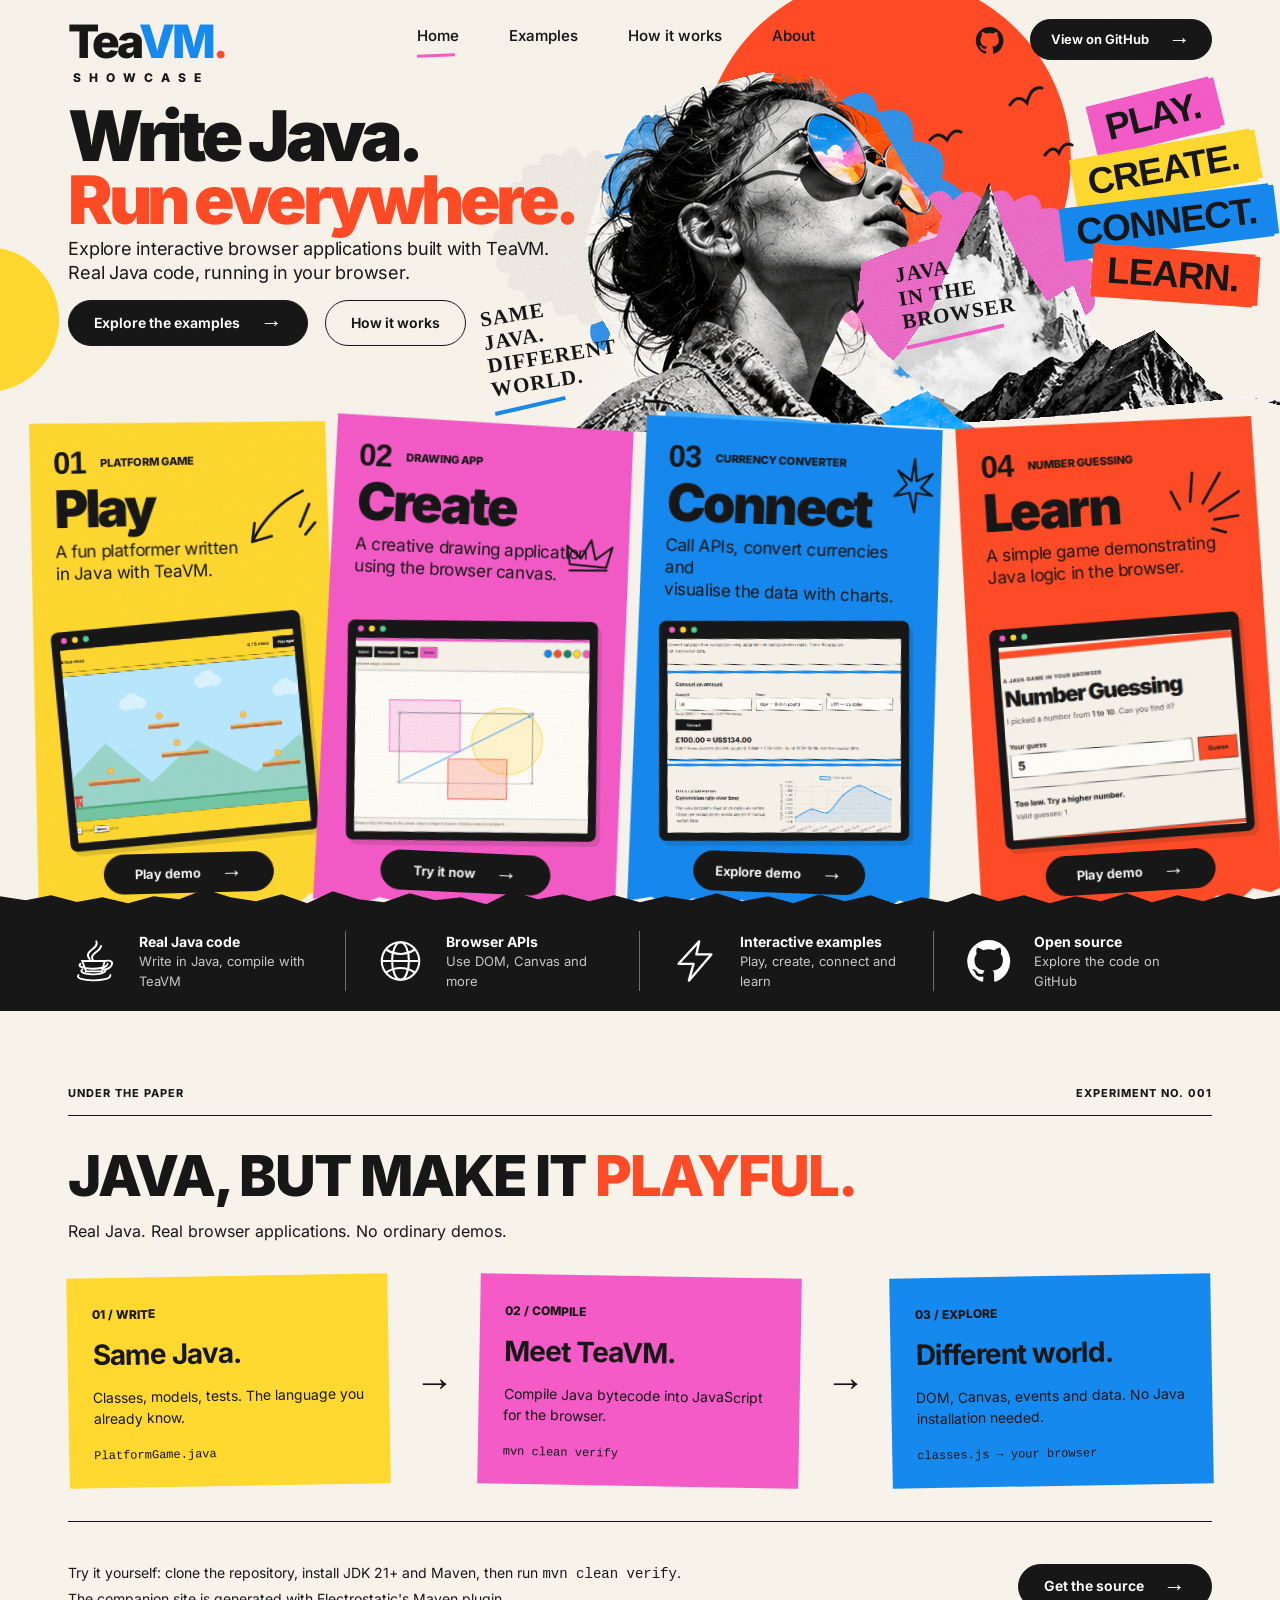
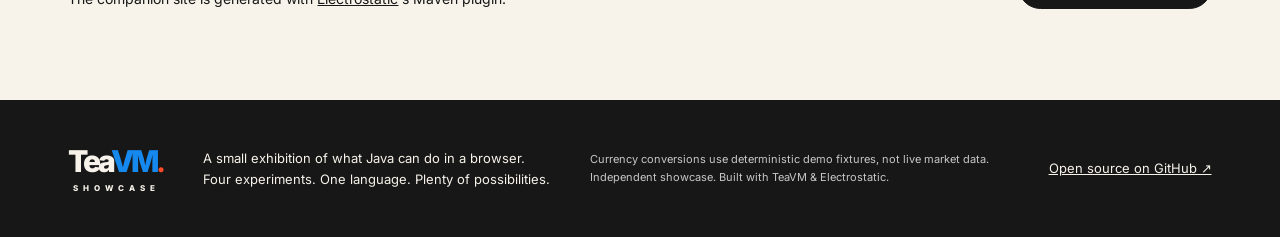
==== teavm-showcase-site/src/main/resources/site/_static/index.html @ daf6fa7c "Build editorial Electrostatic showcase and GitHub Pages deployment Assemble all four TeaVM apps unde" ====
<!doctype html>
<html lang="en">
  <head>
    <meta charset="utf-8" />
    <meta name="viewport" content="width=device-width, initial-scale=1" />
    <meta
      name="description"
      content="Write Java. Run everywhere. Play, create, connect and learn with four real Java applications running in your browser with TeaVM."
    />
    <meta name="theme-color" content="#F7F3EA" />
    <meta property="og:title" content="TeaVM Showcase — Java everywhere" />
    <meta
      property="og:description"
      content="Real Java. Real browser applications. No ordinary demos."
    />
    <title>TeaVM Showcase | Java everywhere</title>
    <link rel="icon" href="assets/favicon.svg" type="image/svg+xml" />
    <link rel="stylesheet" href="assets/site.css" />
  </head>
  <body>
    <a class="skip-link" href="#main">Skip to content</a>
    <div class="first-screen" id="home">
      <header class="site-header">
        <a class="wordmark" href="#home" aria-label="TeaVM Showcase home"
          >Tea<span>VM</span><b>.</b><small>SHOWCASE</small></a
        >
        <nav aria-label="Main navigation">
          <a class="active" href="#home">Home</a>
          <a href="#examples">Examples</a>
          <a href="#how-it-works">How it works</a>
          <a href="#about">About</a>
        </nav>
        <a
          class="github-symbol"
          href="https://github.com/teggr/teavm-showcase"
          aria-label="TeaVM Showcase on GitHub"
          ><svg><use href="assets/icons.svg#github" /></svg
        ></a>
        <a
          class="button github-button"
          href="https://github.com/teggr/teavm-showcase"
          >View on GitHub <span aria-hidden="true">&rarr;</span></a
        >
      </header>
      <main id="main">
        <section class="hero" aria-labelledby="hero-heading">
          <div class="hero-copy">
            <h1 id="hero-heading">
              Write Java.<br /><span>Run everywhere.</span>
            </h1>
            <p>
              Explore interactive browser applications built with TeaVM.<br
                class="desktop-break"
              />
              Real Java code, running in your browser.
            </p>
            <div class="hero-actions">
              <a class="button" href="#examples"
                >Explore the examples <span aria-hidden="true">&rarr;</span></a
              >
              <a class="button outline" href="#how-it-works">How it works</a>
            </div>
          </div>
          <div
            class="collage"
            role="img"
            aria-label="Monochrome portrait looking towards an orange sun, with blue and pink paper and mountain cutouts"
          >
            <div class="sun"></div>
            <div class="paper blue-paper"></div>
            <div class="paper white-paper"></div>
            <div class="paper pink-paper"></div>
            <img
              class="mountains"
              src="assets/mountains.png"
              alt=""
              width="457"
              height="260"
            />
            <img
              class="portrait"
              src="assets/portrait.png"
              alt=""
              width="450"
              height="380"
            />
            <p class="annotation same-java">
              Same<br />Java.<br />Different<br />world.<i></i>
            </p>
            <p class="annotation browser-note">
              <span aria-hidden="true">&#10549;</span> Java<br />in the<br />browser<i
              ></i>
            </p>
            <svg class="birds" viewBox="0 0 170 100" aria-hidden="true">
              <path
                d="M10 65q8-10 17 0q6-12 14-8M90 30q8-12 17-2q4-17 15-15M125 80q8-11 14-2q5-12 13-8"
              />
            </svg>
          </div>
          <nav class="stickers" aria-label="Choose an experiment">
            <a href="#play">PLAY.</a><a href="#create">CREATE.</a
            ><a href="#connect">CONNECT.</a><a href="#learn">LEARN.</a>
          </nav>
          <span class="edge-sun" aria-hidden="true"></span>
        </section>
        <section
          id="examples"
          class="showcase"
          aria-label="Four Java browser experiments"
        >
          <article id="play" class="poster play">
            <div class="poster-label"><span>01</span> PLATFORM GAME</div>
            <h2>Play</h2>
            <p>A fun platformer written<br />in Java with TeaVM.</p>
            <svg
              class="scribble play-scribble"
              viewBox="0 0 90 80"
              aria-hidden="true"
            >
              <path
                d="M75 8Q38 25 18 62m2-19-3 21 22-6M71 48l11-25M77 57l11-13"
              />
            </svg>
            <a
              class="preview"
              href="examples/play/"
              aria-label="Launch the Skybound platform game"
              ><span class="window-bar" aria-hidden="true"
                ><i></i><i></i><i></i></span
              ><img
                src="assets/play.png"
                alt="The actual Skybound Java platform game: platforms, collectible stars and a jumping character"
                width="960"
                height="540"
            /></a>
            <a class="button demo-button" href="examples/play/"
              >Play demo <span aria-hidden="true">&rarr;</span></a
            >
          </article>
          <article id="create" class="poster create">
            <div class="poster-label"><span>02</span> DRAWING APP</div>
            <h2>Create</h2>
            <p>A creative drawing application<br />using the browser canvas.</p>
            <svg class="scribble crown" viewBox="0 0 80 70" aria-hidden="true">
              <path d="m12 47-5-27 21 18 14-27 7 28 24-19-8 30zm0 9 54-2" />
            </svg>
            <a
              class="preview"
              href="examples/create/"
              aria-label="Launch Canvas Studio"
              ><span class="window-bar" aria-hidden="true"
                ><i></i><i></i><i></i></span
              ><img
                src="assets/create.png"
                alt="The actual Canvas Studio app with drawing tools, colour palette and shapes drawn on its canvas"
                width="960"
                height="600"
            /></a>
            <a class="button demo-button" href="examples/create/"
              >Try it now <span aria-hidden="true">&rarr;</span></a
            >
          </article>
          <article id="connect" class="poster connect">
            <div class="poster-label"><span>03</span> CURRENCY CONVERTER</div>
            <h2>Connect</h2>
            <p>
              Call APIs, convert currencies and<br />visualise the data with
              charts.
            </p>
            <svg
              class="scribble sparkle"
              viewBox="0 0 60 80"
              aria-hidden="true"
            >
              <path
                d="m30 4 3 29 21-10-15 19 15 10-21-3-2 26-7-26-20 5 16-16L8 20l18 13z"
              />
            </svg>
            <a
              class="preview"
              href="examples/connect/"
              aria-label="Launch Currency Explorer with demo fixture rates"
              ><span class="window-bar" aria-hidden="true"
                ><i></i><i></i><i></i></span
              ><img
                src="assets/connect.png"
                alt="The actual Currency Explorer with GBP to USD conversion and an illustrative fixture-rate chart"
                width="960"
                height="600"
            /></a>
            <a class="button demo-button" href="examples/connect/"
              >Explore demo <span aria-hidden="true">&rarr;</span></a
            >
          </article>
          <article id="learn" class="poster learn">
            <div class="poster-label"><span>04</span> NUMBER GUESSING</div>
            <h2>Learn</h2>
            <p>A simple game demonstrating<br />Java logic in the browser.</p>
            <svg class="scribble rays" viewBox="0 0 90 80" aria-hidden="true">
              <path
                d="m15 47-9-20m21 12 4-32m10 35L62 9M48 51l34-20M53 61l27-3M50 71l15 5"
              />
            </svg>
            <a
              class="preview"
              href="examples/learn/"
              aria-label="Launch Number Guessing"
              ><span class="window-bar" aria-hidden="true"
                ><i></i><i></i><i></i></span
              ><img
                src="assets/learn.png"
                alt="The actual number guessing game, with a guess input, button and feedback"
                width="960"
                height="600"
            /></a>
            <a class="button demo-button" href="examples/learn/"
              >Play demo <span aria-hidden="true">&rarr;</span></a
            >
          </article>
        </section>
      </main>
      <div class="feature-strip" aria-label="Built with Java">
        <div>
          <svg aria-hidden="true"><use href="assets/icons.svg#java" /></svg>
          <p>
            <strong>Real Java code</strong
            ><span>Write in Java, compile with TeaVM</span>
          </p>
        </div>
        <div>
          <svg aria-hidden="true"><use href="assets/icons.svg#globe" /></svg>
          <p>
            <strong>Browser APIs</strong><span>Use DOM, Canvas and more</span>
          </p>
        </div>
        <div>
          <svg aria-hidden="true"><use href="assets/icons.svg#bolt" /></svg>
          <p>
            <strong>Interactive examples</strong
            ><span>Play, create, connect and learn</span>
          </p>
        </div>
        <div>
          <svg aria-hidden="true"><use href="assets/icons.svg#github" /></svg>
          <p>
            <strong>Open source</strong><span>Explore the code on GitHub</span>
          </p>
        </div>
      </div>
    </div>
    <section
      id="how-it-works"
      class="how-it-works"
      aria-labelledby="how-heading"
    >
      <div class="section-kicker">
        <span>UNDER THE PAPER</span><span>EXPERIMENT NO. 001</span>
      </div>
      <h2 id="how-heading">Java, but make it <em>playful.</em></h2>
      <p>Real Java. Real browser applications. No ordinary demos.</p>
      <div class="pipeline">
        <div>
          <span>01 / WRITE</span>
          <h3>Same Java.</h3>
          <p>Classes, models, tests. The language you already know.</p>
          <code>PlatformGame.java</code>
        </div>
        <span class="pipeline-arrow" aria-hidden="true">&rarr;</span>
        <div>
          <span>02 / COMPILE</span>
          <h3>Meet TeaVM.</h3>
          <p>Compile Java bytecode into JavaScript for the browser.</p>
          <code>mvn clean verify</code>
        </div>
        <span class="pipeline-arrow" aria-hidden="true">&rarr;</span>
        <div>
          <span>03 / EXPLORE</span>
          <h3>Different world.</h3>
          <p>DOM, Canvas, events and data. No Java installation needed.</p>
          <code>classes.js &rarr; your browser</code>
        </div>
      </div>
      <div class="build-note">
        <p>
          Try it yourself: clone the repository, install JDK 21+ and Maven, then
          run <code>mvn clean verify</code>.<br />The companion site is
          generated with
          <a href="https://github.com/teggr/electrostatic">Electrostatic</a>'s
          Maven plugin.
        </p>
        <a class="button" href="https://github.com/teggr/teavm-showcase#build"
          >Get the source <span aria-hidden="true">&rarr;</span></a
        >
      </div>
    </section>
    <footer id="about" class="about">
      <a class="wordmark" href="#home"
        >Tea<span>VM</span><b>.</b><small>SHOWCASE</small></a
      >
      <p>
        A small exhibition of what Java can do in a browser.<br />Four
        experiments. One language. Plenty of possibilities.
      </p>
      <p class="fine-print">
        Currency conversions use deterministic demo fixtures, not live market
        data.<br />Independent showcase. Built with TeaVM &amp; Electrostatic.
      </p>
      <a href="https://github.com/teggr/teavm-showcase"
        >Open source on GitHub &nearr;</a
      >
    </footer>
  </body>
</html>
---- teavm-showcase-site/src/main/resources/site/_static/assets/site.css ----
@font-face {
  font-family: Inter;
  src: url("inter-latin.woff2") format("woff2");
  font-weight: 100 900;
  font-display: swap;
}
:root {
  --paper: #f7f3ea;
  --ink: #171717;
  --orange: #ff4b26;
  --pink: #f45bc7;
  --yellow: #ffd92f;
  --blue: #1689ef;
  font-family: Inter, Arial, sans-serif;
  color: var(--ink);
  background: var(--paper);
  font-synthesis: none;
}
* {
  box-sizing: border-box;
}
html {
  scroll-behavior: smooth;
  scroll-padding-top: 24px;
}
body {
  margin: 0;
}
a {
  color: inherit;
}
button,
a,
input,
select {
  -webkit-tap-highlight-color: transparent;
}
a:focus-visible,
button:focus-visible,
input:focus-visible,
select:focus-visible {
  outline: 3px solid var(--ink);
  outline-offset: 5px;
}
a {
  text-decoration: none;
}
svg {
  width: 1em;
  height: 1em;
}
img {
  max-width: 100%;
}
.skip-link {
  position: absolute;
  top: -100px;
  left: 20px;
  z-index: 20;
  background: var(--paper);
  padding: 12px;
}
.skip-link:focus {
  top: 10px;
}
.first-screen {
  position: relative;
  overflow: hidden;
  background: var(--paper);
  isolation: isolate;
}
.first-screen:after,
.poster:after {
  content: "";
  position: absolute;
  inset: 0;
  pointer-events: none;
  opacity: 0.12;
  background-image: url("grain.svg");
  z-index: 6;
  mix-blend-mode: multiply;
}
.site-header {
  height: 100px;
  margin: 0 5.35%;
  display: flex;
  align-items: flex-start;
  padding-top: 18px;
  gap: 26px;
  position: relative;
  z-index: 8;
}
.wordmark {
  font-size: 46px;
  font-weight: 850;
  letter-spacing: -3px;
  line-height: 1;
  display: inline-block;
  flex: none;
}
.wordmark span {
  color: var(--blue);
}
.wordmark b {
  color: var(--orange);
}
.wordmark small {
  display: block;
  font-size: 12px;
  letter-spacing: 8px;
  padding: 8px 0 0 5px;
  font-weight: 800;
}
.site-header nav {
  display: flex;
  gap: 50px;
  position: absolute;
  left: 30.5%;
  top: 26px;
  font-size: 15px;
  font-weight: 550;
}
.site-header nav a {
  padding: 0 0 12px;
  position: relative;
}
.site-header nav a:hover:after,
.site-header nav .active:after {
  content: "";
  height: 3px;
  width: 38px;
  position: absolute;
  bottom: 0;
  left: 0;
  background: var(--pink);
  transform: rotate(-2deg);
}
.github-symbol {
  margin-left: auto;
  padding-top: 8px;
  font-size: 29px;
}
.button {
  display: inline-flex;
  align-items: center;
  justify-content: center;
  gap: 20px;
  padding: 14px 25px;
  background: var(--ink);
  color: white;
  border: 1.5px solid var(--ink);
  border-radius: 40px;
  font-size: 14px;
  font-weight: 650;
  line-height: 1;
  min-height: 44px;
  transition:
    transform 0.2s,
    background 0.2s;
}
.button:hover {
  transform: translateY(-3px);
  background: #353535;
}
.button span {
  font-size: 22px;
  line-height: 0.7;
}
.github-button {
  margin-top: 1px;
  padding: 12px 20px;
  font-size: 13px;
  min-height: 40px;
}
.outline {
  background: var(--paper);
  color: var(--ink);
}
.outline:hover {
  background: #fff;
}
.hero {
  height: 320px;
  position: relative;
}
.hero-copy {
  position: relative;
  margin-left: 5.35%;
  z-index: 4;
  padding-top: 5px;
  pointer-events: none;
}
.hero-copy > * {
  pointer-events: auto;
}
h1 {
  font-size: clamp(62px, 5.45vw, 100px);
  font-weight: 900;
  letter-spacing: -0.065em;
  line-height: 0.9;
  margin: 0;
  max-width: 850px;
}
h1 span {
  color: var(--orange);
  white-space: nowrap;
}
.hero-copy > p {
  font-size: 18px;
  line-height: 1.35;
  margin: 14px 0 18px;
  letter-spacing: -0.25px;
}
.hero-actions {
  display: flex;
  gap: 17px;
}
.collage {
  position: absolute;
  left: 38%;
  right: 0;
  top: -100px;
  height: 560px;
  z-index: 1;
  pointer-events: none;
}
.sun {
  position: absolute;
  width: 370px;
  height: 370px;
  border-radius: 50%;
  background: var(--orange);
  top: -25px;
  left: 27%;
}
.paper {
  position: absolute;
  clip-path: polygon(
    2% 29%,
    10% 19%,
    14% 23%,
    21% 3%,
    30% 9%,
    35% 1%,
    45% 14%,
    52% 3%,
    64% 11%,
    72% 3%,
    78% 21%,
    88% 16%,
    91% 34%,
    99% 41%,
    94% 57%,
    100% 69%,
    89% 78%,
    85% 95%,
    68% 91%,
    59% 100%,
    47% 91%,
    33% 98%,
    24% 85%,
    12% 91%,
    8% 72%,
    1% 64%,
    6% 45%
  );
  background-image: url("grain.svg");
}
.blue-paper {
  background-color: var(--blue);
  width: 530px;
  height: 340px;
  left: 2%;
  top: 70px;
  transform: rotate(-15deg);
}
.white-paper {
  background-color: var(--paper);
  width: 240px;
  height: 240px;
  left: 0;
  top: 120px;
  transform: rotate(15deg);
}
.pink-paper {
  background-color: var(--pink);
  width: 285px;
  height: 245px;
  left: 42%;
  top: 168px;
  transform: rotate(-12deg);
}
.portrait {
  position: absolute;
  width: 450px;
  height: auto;
  left: 9%;
  top: 60px;
  z-index: 3;
}
.mountains {
  position: absolute;
  width: 457px;
  height: auto;
  right: -2%;
  top: 173px;
  z-index: 2;
  filter: grayscale(1);
}
.annotation {
  position: absolute;
  z-index: 5;
  font-family: "Comic Sans MS", "Segoe Print", cursive;
  font-weight: 800;
  font-size: 21px;
  line-height: 1.12;
  text-transform: uppercase;
  letter-spacing: 1px;
  margin: 0;
  transform: rotate(-9deg);
}
.same-java {
  left: 0;
  top: 298px;
}
.annotation i {
  display: block;
  width: 72px;
  border-bottom: 4px solid var(--blue);
  transform: rotate(-4deg);
  margin-top: 8px;
}
.browser-note {
  left: 52%;
  top: 255px;
}
.browser-note i {
  border-color: var(--pink);
  width: 100px;
}
.browser-note > span {
  position: absolute;
  left: -60px;
  top: -7px;
  font-size: 55px;
  font-weight: 400;
}
.birds {
  position: absolute;
  width: 170px;
  height: 100px;
  right: 24%;
  top: 75px;
  fill: none;
  stroke: var(--ink);
  stroke-width: 3;
  stroke-linecap: round;
}
.stickers {
  position: absolute;
  right: 2.3%;
  top: -9px;
  z-index: 5;
  width: 195px;
  display: flex;
  flex-direction: column;
  align-items: center;
}
.stickers a {
  font-family: Impact, "Arial Narrow", sans-serif;
  font-stretch: condensed;
  font-size: 37px;
  line-height: 1.15;
  font-weight: 900;
  letter-spacing: -1px;
  padding: 5px 15px;
  background: var(--pink);
  transform: rotate(-14deg);
  box-shadow: 7px 0 0 -2px var(--pink);
}
.stickers a:nth-child(2) {
  background: var(--yellow);
  box-shadow: 7px 0 0 -2px var(--yellow);
  transform: rotate(-10deg);
  margin-left: 20px;
}
.stickers a:nth-child(3) {
  background: var(--blue);
  box-shadow: 7px 0 0 -2px var(--blue);
  transform: rotate(-7deg);
  margin-left: 26px;
}
.stickers a:nth-child(4) {
  background: var(--orange);
  box-shadow: 7px 0 0 -2px var(--orange);
  transform: rotate(4deg);
  margin-left: 40px;
}
.stickers a:hover {
  transform: rotate(0) scale(1.05);
}
.edge-sun {
  position: absolute;
  width: 145px;
  height: 145px;
  background: var(--yellow);
  border-radius: 50%;
  left: -86px;
  top: 147px;
}
.showcase {
  position: relative;
  z-index: 5;
  display: grid;
  grid-template-columns: repeat(4, minmax(0, 1fr));
  gap: 7px;
  padding: 0 2%;
  align-items: stretch;
}
.poster {
  position: relative;
  min-width: 0;
  padding: 23px 26px 18px;
  display: flex;
  flex-direction: column;
  isolation: isolate;
  scroll-margin-top: 30px;
  transition: transform 0.25s;
  background: var(--yellow);
  clip-path: polygon(
    1% 0,
    99% 1%,
    100% 97%,
    96% 98%,
    90% 97%,
    86% 99%,
    78% 98%,
    74% 100%,
    66% 98%,
    59% 99%,
    52% 98%,
    46% 100%,
    38% 98%,
    30% 99%,
    22% 98%,
    14% 100%,
    8% 98%,
    0 99%
  );
}
.poster.play {
  transform: rotate(-1.5deg);
  transform-origin: 50% 0;
}
.poster.create {
  background: var(--pink);
  transform: rotate(2.6deg);
  transform-origin: 50% 0;
}
.poster.connect {
  background: var(--blue);
  transform: rotate(2deg);
  transform-origin: 50% 0;
}
.poster.learn {
  background: var(--orange);
  transform: rotate(-3.5deg);
  transform-origin: 50% 0;
}
.poster:hover,
.poster:focus-within {
  transform: translateY(-7px) rotate(0);
  z-index: 7;
}
.poster-label {
  display: flex;
  align-items: center;
  gap: 15px;
  font-size: 11px;
  font-weight: 800;
  min-height: 35px;
}
.poster-label > span {
  font-family: Impact, "Arial Narrow", sans-serif;
  font-size: 31px;
  letter-spacing: -1px;
}
.poster h2 {
  font-size: 52px;
  line-height: 1;
  font-weight: 900;
  letter-spacing: -0.055em;
  margin: 2px 0 5px;
}
.poster > p {
  font-size: 17px;
  line-height: 1.3;
  margin: 0 0 17px;
  min-height: 44px;
  letter-spacing: -0.4px;
}
.preview {
  position: relative;
  display: block;
  background: var(--ink);
  border: 8px solid var(--ink);
  border-top-width: 18px;
  border-radius: 7px;
  overflow: hidden;
  margin-top: auto;
  box-shadow: 4px 5px 0 #17171720;
  z-index: 1;
  transform: rotate(-2deg);
  height: 220px;
}
.poster.play .preview {
  transform: rotate(-4deg);
}
.poster.learn .preview {
  transform: rotate(-1deg);
}
.preview img {
  width: 100%;
  height: 100%;
  object-fit: cover;
  display: block;
}
.window-bar {
  position: absolute;
  left: 2px;
  top: -13px;
  display: flex;
  gap: 5px;
}
.window-bar i {
  display: block;
  width: 6px;
  height: 6px;
  background: var(--pink);
  border-radius: 50%;
}
.window-bar i:nth-child(2) {
  background: var(--yellow);
}
.window-bar i:nth-child(3) {
  background: #53d197;
}
.demo-button {
  align-self: center;
  margin: 12px 0 0;
  min-width: 170px;
  min-height: 40px;
  padding: 10px 21px;
  position: relative;
  z-index: 7;
  font-size: 13px;
}
.scribble {
  position: absolute;
  fill: none;
  stroke: var(--ink);
  stroke-width: 3;
  stroke-linecap: round;
  stroke-linejoin: round;
  width: 80px;
  height: 75px;
  right: 12px;
  top: 65px;
}
.play-scribble {
  top: 65px;
  right: 14px;
}
.crown {
  width: 55px;
  height: 60px;
  top: 102px;
  right: 14px;
}
.sparkle {
  width: 45px;
  height: 70px;
  top: 27px;
  right: 7px;
}
.rays {
  top: 50px;
  right: 13px;
}
.feature-strip {
  position: relative;
  z-index: 8;
  background: var(--ink);
  color: #fff;
  display: grid;
  grid-template-columns: repeat(4, minmax(0, 1fr));
  padding: 27px 4% 20px;
  margin-top: -7px;
  min-height: 100px;
}
.feature-strip:before {
  content: "";
  position: absolute;
  left: 0;
  right: 0;
  top: -17px;
  height: 20px;
  background: var(--ink);
  clip-path: polygon(
    0 45%,
    2% 65%,
    4% 40%,
    6% 74%,
    8% 50%,
    10% 80%,
    12% 45%,
    14% 60%,
    16% 10%,
    18% 50%,
    20% 70%,
    22% 35%,
    24% 80%,
    26% 20%,
    28% 60%,
    30% 75%,
    32% 30%,
    34% 65%,
    36% 50%,
    38% 85%,
    40% 20%,
    42% 60%,
    44% 35%,
    46% 70%,
    48% 40%,
    50% 75%,
    52% 45%,
    54% 65%,
    56% 30%,
    58% 70%,
    60% 45%,
    62% 80%,
    64% 35%,
    66% 70%,
    68% 40%,
    70% 85%,
    72% 50%,
    74% 75%,
    76% 30%,
    78% 70%,
    80% 40%,
    82% 80%,
    84% 45%,
    86% 70%,
    88% 30%,
    90% 75%,
    92% 40%,
    94% 70%,
    96% 30%,
    98% 60%,
    100% 40%,
    100% 100%,
    0 100%
  );
}
.feature-strip > div {
  display: flex;
  align-items: center;
  gap: 23px;
  padding: 0 32px;
  border-right: 1px solid #ffffff60;
}
.feature-strip > div:first-child {
  padding-left: 20px;
}
.feature-strip > div:last-child {
  border: 0;
}
.feature-strip svg {
  width: 45px;
  height: 50px;
  flex: none;
}
.feature-strip p {
  font-size: 14px;
  margin: 0;
  line-height: 1.5;
}
.feature-strip strong,
.feature-strip span {
  display: block;
}
.feature-strip span {
  font-size: 13px;
  color: #c7c7c7;
}
.how-it-works {
  max-width: 1400px;
  padding: 75px 5.35%;
  margin: auto;
}
.section-kicker {
  display: flex;
  justify-content: space-between;
  border-bottom: 1px solid;
  padding-bottom: 15px;
  font-size: 11px;
  font-weight: 750;
  letter-spacing: 1px;
}
.how-it-works > h2 {
  font-size: clamp(32px, 4.4vw, 64px);
  line-height: 1.05;
  text-transform: uppercase;
  letter-spacing: -2px;
  margin: 30px 0 15px;
  font-weight: 850;
}
.how-it-works em {
  color: var(--orange);
  font-style: normal;
}
.pipeline {
  display: grid;
  grid-template-columns: 1fr auto 1fr auto 1fr;
  gap: 25px;
  margin: 35px 0;
}
.pipeline > div {
  background: var(--yellow);
  padding: 25px;
  transform: rotate(-1deg);
}
.pipeline > div:nth-of-type(2) {
  background: var(--pink);
  transform: rotate(1deg);
}
.pipeline > div:nth-of-type(3) {
  background: var(--blue);
}
.pipeline div > span {
  font-size: 12px;
  font-weight: 800;
}
.pipeline h3 {
  font-size: 28px;
  letter-spacing: -1px;
  margin: 15px 0;
}
.pipeline p {
  line-height: 1.5;
  font-size: 14px;
}
.pipeline code {
  font-size: 12px;
}
.pipeline-arrow {
  font-size: 40px;
  align-self: center;
}
.build-note {
  display: flex;
  align-items: center;
  gap: 30px;
  justify-content: space-between;
  border-top: 1px solid;
  padding-top: 25px;
}
.build-note p {
  font-size: 14px;
  line-height: 1.7;
}
.build-note a:not(.button) {
  text-decoration: underline;
}
.build-note .button {
  flex: none;
}
.about {
  display: flex;
  align-items: center;
  gap: 40px;
  background: var(--ink);
  color: var(--paper);
  padding: 35px 5.35%;
  font-size: 13px;
  line-height: 1.6;
}
.about .wordmark {
  font-size: 30px;
}
.about .wordmark small {
  font-size: 8px;
  letter-spacing: 5px;
}
.about .fine-print {
  font-size: 11px;
  color: #c7c7c7;
}
.about > a:last-child {
  margin-left: auto;
  text-decoration: underline;
  white-space: nowrap;
}
@media (min-width: 1500px) {
  .site-header {
    height: 105px;
  }
  .hero {
    height: 315px;
  }
  .hero-copy {
    padding-top: 5px;
  }
  .hero-copy > p {
    font-size: 19px;
    margin: 15px 0 20px;
  }
  .portrait {
    left: 10%;
    width: 450px;
    top: 60px;
  }
  .collage {
    left: 38%;
  }
  .poster {
    padding-top: 21px;
  }
  .poster h2 {
    font-size: 54px;
  }
  .poster > p {
    font-size: 18px;
    min-height: 47px;
  }
  .preview {
    height: 225px;
  }
  .feature-strip {
    min-height: 100px;
    padding-top: 26px;
  }
  .poster {
    padding-bottom: 23px;
  }
}
@media (min-width: 1800px) {
  .first-screen {
    max-width: 1800px;
    margin: auto;
  }
  .hero {
    height: 360px;
  }
  .portrait {
    width: 510px;
  }
  .sun {
    width: 410px;
    height: 410px;
  }
  .preview {
    height: 265px;
  }
  .hero-copy {
    padding-top: 15px;
  }
}
@media (max-width: 1200px) {
  .site-header {
    margin: 0 4%;
    gap: 15px;
  }
  .site-header nav {
    gap: 25px;
    left: 28%;
  }
  .github-symbol {
    display: none;
  }
  .github-button {
    margin-left: auto;
  }
  .wordmark {
    font-size: 38px;
  }
  .hero-copy {
    margin-left: 4%;
  }
  .hero-copy > p {
    font-size: 15px;
  }
  .hero {
    height: 300px;
  }
  .collage {
    left: 38%;
    height: 500px;
  }
  .portrait {
    width: 390px;
    left: 2%;
    top: 100px;
  }
  .sun {
    width: 300px;
    height: 300px;
    left: 22%;
    top: 20px;
  }
  .stickers {
    right: 1%;
    top: 20px;
    width: 155px;
  }
  .stickers a {
    font-size: 29px;
  }
  .annotation {
    font-size: 17px;
  }
  .same-java {
    left: -3%;
    top: 290px;
  }
  .browser-note {
    left: 51%;
    top: 250px;
  }
  .mountains {
    top: 200px;
    width: 380px;
    right: -10%;
  }
  .poster {
    padding: 18px 17px;
  }
  .poster-label {
    gap: 8px;
    font-size: 9px;
  }
  .poster h2 {
    font-size: 43px;
  }
  .poster > p {
    font-size: 14px;
    min-height: 40px;
  }
  .preview {
    height: 180px;
  }
  .scribble {
    width: 50px;
    right: 6px;
  }
  .feature-strip > div {
    padding: 0 15px;
    gap: 12px;
  }
  .feature-strip p {
    font-size: 12px;
  }
  .feature-strip span {
    font-size: 11px;
  }
  .feature-strip svg {
    width: 32px;
  }
  .crown {
    top: 87px;
  }
  .rays {
    top: 55px;
  }
  .about {
    flex-wrap: wrap;
  }
  .about > a:last-child {
    margin-left: 0;
  }
}
@media (max-width: 1100px) {
  .site-header {
    height: 95px;
  }
  .site-header nav {
    position: static;
    margin-left: auto;
    padding-top: 12px;
    gap: 20px;
    font-size: 13px;
  }
  .github-button {
    display: none;
  }
  .hero {
    height: 410px;
  }
  .hero-copy {
    padding-top: 14px;
  }
  h1 {
    font-size: clamp(55px, 7.4vw, 75px);
  }
  .hero-copy > p {
    max-width: 410px;
  }
  .desktop-break {
    display: none;
  }
  .collage {
    left: 30%;
    top: -20px;
    height: 500px;
  }
  .portrait {
    width: 390px;
    left: 8%;
    top: 100px;
  }
  .sun {
    left: 28%;
    top: 15px;
  }
  .blue-paper {
    top: 155px;
    width: 400px;
    height: 260px;
  }
  .white-paper {
    top: 200px;
    width: 170px;
  }
  .pink-paper {
    top: 220px;
    width: 230px;
    height: 210px;
    left: 50%;
  }
  .same-java {
    top: 305px;
    left: -15%;
  }
  .browser-note {
    top: 285px;
    left: 66%;
    font-size: 15px;
  }
  .mountains {
    top: 270px;
    width: 330px;
    right: -14%;
  }
  .stickers {
    top: 90px;
    width: 145px;
    right: 2%;
  }
  .stickers a {
    font-size: 25px;
  }
  .birds {
    right: 18%;
    top: 60px;
    width: 130px;
  }
  .showcase {
    grid-template-columns: repeat(2, minmax(0, 1fr));
    padding: 0 4%;
    gap: 20px 14px;
  }
  .poster {
    padding: 24px;
  }
  .poster h2 {
    font-size: 55px;
  }
  .poster-label {
    font-size: 11px;
  }
  .poster > p {
    font-size: 17px;
    min-height: 45px;
  }
  .preview {
    height: 230px;
  }
  .poster.create {
    transform: rotate(1.4deg);
  }
  .poster.connect {
    transform: rotate(-1deg);
  }
  .poster.learn {
    transform: rotate(1.5deg);
  }
  .scribble {
    width: 70px;
  }
  .crown {
    top: 110px;
  }
  .feature-strip {
    grid-template-columns: repeat(2, 1fr);
    gap: 24px;
    padding: 30px 5%;
    margin-top: 5px;
  }
  .feature-strip > div {
    padding-left: 15px !important;
  }
  .feature-strip > div:nth-child(2) {
    border: 0;
  }
  .feature-strip p {
    font-size: 14px;
  }
  .feature-strip span {
    font-size: 12px;
  }
  .pipeline {
    gap: 12px;
  }
  .pipeline > div {
    padding: 20px;
  }
  .pipeline h3 {
    font-size: 23px;
  }
  .pipeline-arrow {
    font-size: 25px;
  }
  .build-note {
    align-items: flex-start;
    flex-direction: column;
    gap: 10px;
  }
}
@media (max-width: 600px) {
  .site-header {
    height: 100px;
    padding-top: 18px;
    margin: 0 6%;
    flex-wrap: wrap;
  }
  .wordmark {
    font-size: 33px;
  }
  .wordmark small {
    font-size: 8px;
    letter-spacing: 6px;
    padding-top: 5px;
  }
  .site-header nav {
    position: absolute;
    top: 74px;
    left: 0;
    right: 0;
    padding: 0;
    justify-content: space-between;
    font-size: 12px;
    gap: 10px;
  }
  .site-header nav a {
    padding-bottom: 6px;
  }
  .hero {
    height: 585px;
  }
  .hero-copy {
    margin-left: 6%;
    padding-top: 35px;
  }
  h1 {
    font-size: clamp(42px, 9.6vw, 60px);
    letter-spacing: -0.065em;
    line-height: 0.96;
  }
  .hero-copy > p {
    font-size: 14px;
    max-width: 340px;
    line-height: 1.45;
    margin: 15px 6% 17px 0;
  }
  .hero-actions {
    gap: 10px;
  }
  .button {
    padding: 12px 17px;
    font-size: 12px;
    gap: 10px;
  }
  .hero-actions .outline {
    padding: 12px 15px;
  }
  .collage {
    left: 4%;
    right: 0;
    top: 235px;
    height: 360px;
  }
  .portrait {
    width: 330px;
    left: 3%;
    top: 30px;
  }
  .sun {
    width: 250px;
    height: 250px;
    left: 24%;
    top: 0;
  }
  .blue-paper {
    width: 340px;
    height: 230px;
    top: 65px;
    left: -4%;
  }
  .white-paper {
    width: 130px;
    top: 110px;
    left: -3%;
  }
  .pink-paper {
    width: 190px;
    height: 170px;
    left: 50%;
    top: 150px;
  }
  .mountains {
    width: 260px;
    top: 190px;
    right: -3%;
  }
  .same-java {
    left: 1%;
    top: 235px;
    font-size: 13px;
  }
  .same-java i {
    width: 45px;
  }
  .browser-note {
    left: 67%;
    top: 197px;
    font-size: 13px;
  }
  .browser-note > span {
    left: -30px;
    font-size: 28px;
  }
  .browser-note i {
    width: 65px;
    border-width: 3px;
  }
  .birds {
    width: 100px;
    right: 3%;
    top: 25px;
  }
  .stickers {
    top: 282px;
    right: 3%;
    width: 115px;
  }
  .stickers a {
    font-size: 23px;
    padding: 3px 10px;
  }
  .stickers a:nth-child(n) {
    margin-left: 0;
  }
  .edge-sun {
    width: 80px;
    height: 80px;
    left: -55px;
    top: 157px;
  }
  .showcase {
    grid-template-columns: 1fr;
    gap: 12px;
    padding: 0 6%;
  }
  .poster {
    padding: 22px 25px 26px;
  }
  .poster h2 {
    font-size: 58px;
  }
  .poster > p {
    font-size: 17px;
    margin-bottom: 20px;
  }
  .poster.play,
  .poster.create,
  .poster.connect,
  .poster.learn {
    transform: rotate(-1deg);
  }
  .poster:nth-child(even) {
    transform: rotate(1deg);
  }
  .preview {
    height: 230px;
  }
  .poster-label {
    font-size: 11px;
  }
  .scribble {
    width: 75px;
    right: 20px;
  }
  .crown {
    top: 110px;
  }
  .demo-button {
    margin-top: 16px;
    min-height: 44px;
  }
  .feature-strip {
    grid-template-columns: 1fr;
    gap: 0;
    padding: 22px 8%;
    margin-top: 3px;
  }
  .feature-strip > div {
    border: 0;
    border-bottom: 1px solid #ffffff40 !important;
    padding: 17px 0 !important;
    gap: 20px;
  }
  .feature-strip > div:last-child {
    border-bottom: 0 !important;
  }
  .feature-strip svg {
    width: 37px;
    height: 42px;
  }
  .how-it-works {
    padding: 50px 7%;
  }
  .section-kicker {
    font-size: 8px;
    letter-spacing: 0.5px;
  }
  .how-it-works > h2 {
    font-size: 35px;
    letter-spacing: -1.5px;
  }
  .how-it-works > p {
    font-size: 14px;
    line-height: 1.5;
  }
  .pipeline {
    grid-template-columns: 1fr;
    gap: 12px;
  }
  .pipeline-arrow {
    transform: rotate(90deg);
    justify-self: center;
  }
  .pipeline > div {
    padding: 25px;
  }
  .pipeline h3 {
    font-size: 28px;
  }
  .build-note p {
    font-size: 12px;
  }
  .about {
    padding: 30px 7%;
    gap: 22px;
    display: block;
  }
  .about p {
    margin: 25px 0;
  }
  .about > a:last-child {
    display: inline-block;
    min-height: 44px;
  }
}
.paper {
  clip-path: none;
  mask-image: url("paper.svg");
  mask-size: 100% 100%;
  mask-repeat: no-repeat;
}
.hero-copy > p {
  margin-top: 6px;
  margin-bottom: 15px;
}
h1 span {
  font-size: 0.96em;
}
.preview {
  overflow: visible;
}
.preview img {
  border-radius: 1px;
}
.window-bar {
  top: -12px;
}
.button:hover span {
  transform: translateX(3px);
}
.button span {
  transition: transform 0.2s;
}
.sun {
  animation: sun-drift 14s ease-in-out infinite alternate;
}
@keyframes sun-drift {
  to {
    transform: translateY(7px);
  }
}
@media (min-width: 1500px) and (max-width: 1799px) {
  .hero {
    height: 302px;
  }
  .poster {
    padding-top: 18px;
    padding-bottom: 18px;
  }
  .poster-label {
    min-height: 31px;
  }
  .poster h2 {
    font-size: 52px;
    margin: 1px 0 4px;
  }
  .poster > p {
    min-height: 43px;
    margin-bottom: 10px;
  }
  .preview {
    height: 205px;
  }
  .demo-button {
    margin-top: 8px;
  }
}
@media (min-width: 601px) and (max-width: 1100px) {
  .collage {
    left: 37%;
    top: 25px;
  }
  .portrait {
    left: 0;
    top: 115px;
    width: 350px;
  }
  .browser-note {
    left: 57%;
    top: 255px;
  }
  .same-java {
    top: 290px;
    left: -20%;
  }
  .mountains {
    top: 315px;
  }
}
@media (max-width: 600px) {
  .hero-copy > p {
    margin-top: 15px;
    margin-bottom: 17px;
  }
}
@media (prefers-reduced-motion: reduce) {
  html {
    scroll-behavior: auto;
  }
  *,
  *:before,
  *:after {
    transition: none !important;
    animation: none !important;
  }
  .poster:hover,
  .poster:focus-within,
  .button:hover {
    transform: none;
  }
}
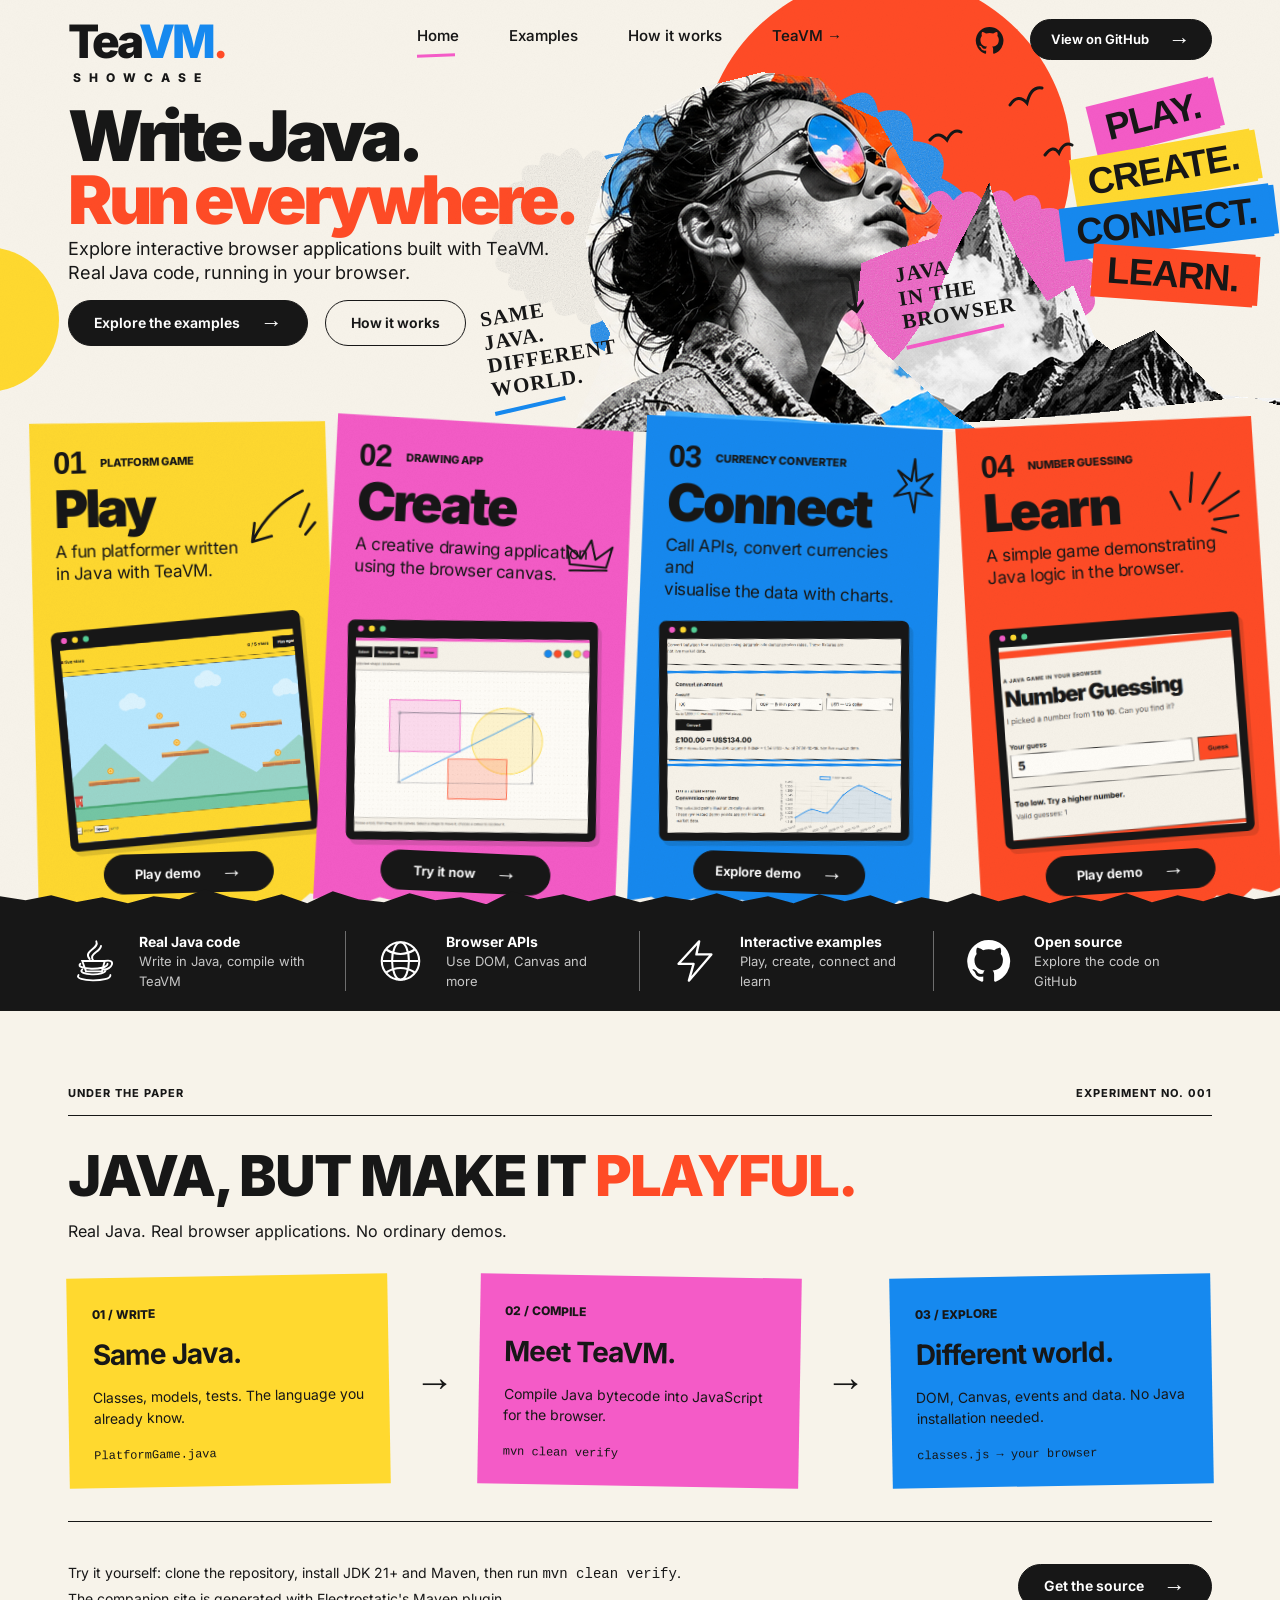
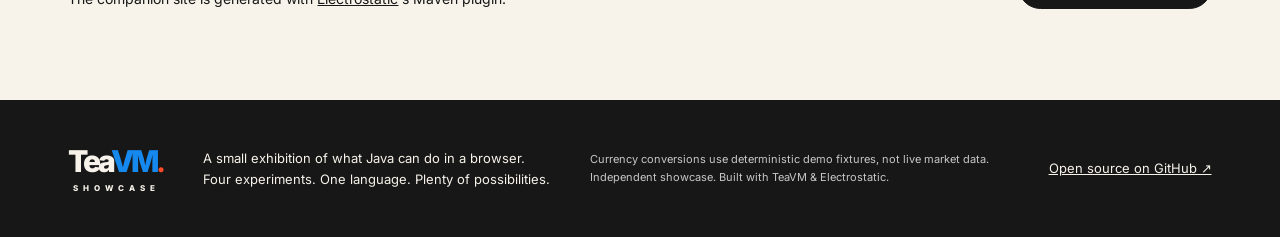
==== commit 50a82012: "Replace About nav with TeaVM home link Co-authored-by: Copilot App <223556219+Copilot@users.noreply." ====
--- a/teavm-showcase-site/src/main/resources/site/_static/index.html
+++ b/teavm-showcase-site/src/main/resources/site/_static/index.html
@@ -28,7 +28,9 @@
           <a class="active" href="#home">Home</a>
           <a href="#examples">Examples</a>
           <a href="#how-it-works">How it works</a>
-          <a href="#about">About</a>
+          <a href="https://teavm.org/" target="_blank" rel="noopener noreferrer"
+            >TeaVM <span aria-hidden="true">&rarr;</span></a
+          >
         </nav>
         <a
           class="github-symbol"
--- a/teavm-showcase-site/src/main/resources/site/_static/assets/site.css
+++ b/teavm-showcase-site/src/main/resources/site/_static/assets/site.css
@@ -467,8 +467,8 @@
   transform: rotate(-3.5deg);
   transform-origin: 50% 0;
 }
-.poster:hover,
-.poster:focus-within {
+.showcase .poster:hover,
+.showcase .poster:focus-within {
   transform: translateY(-7px) rotate(0);
   z-index: 7;
 }
